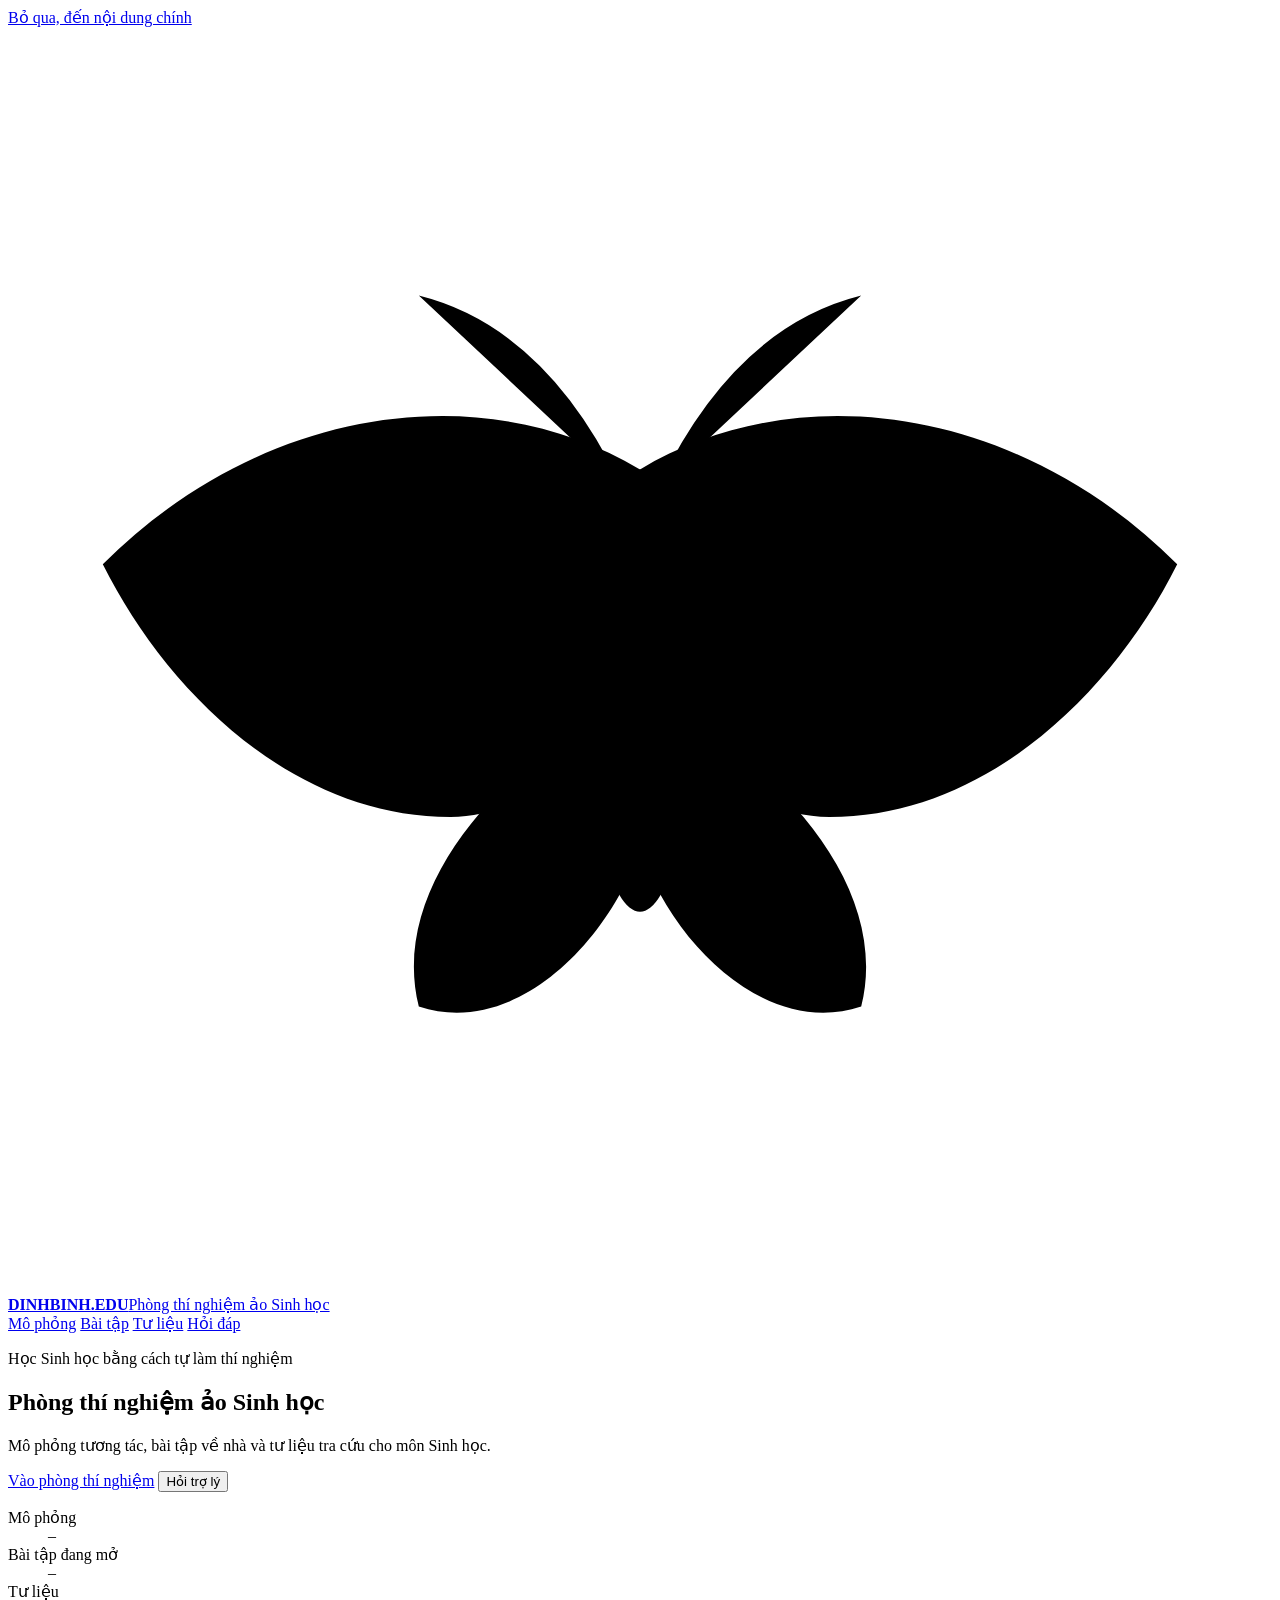
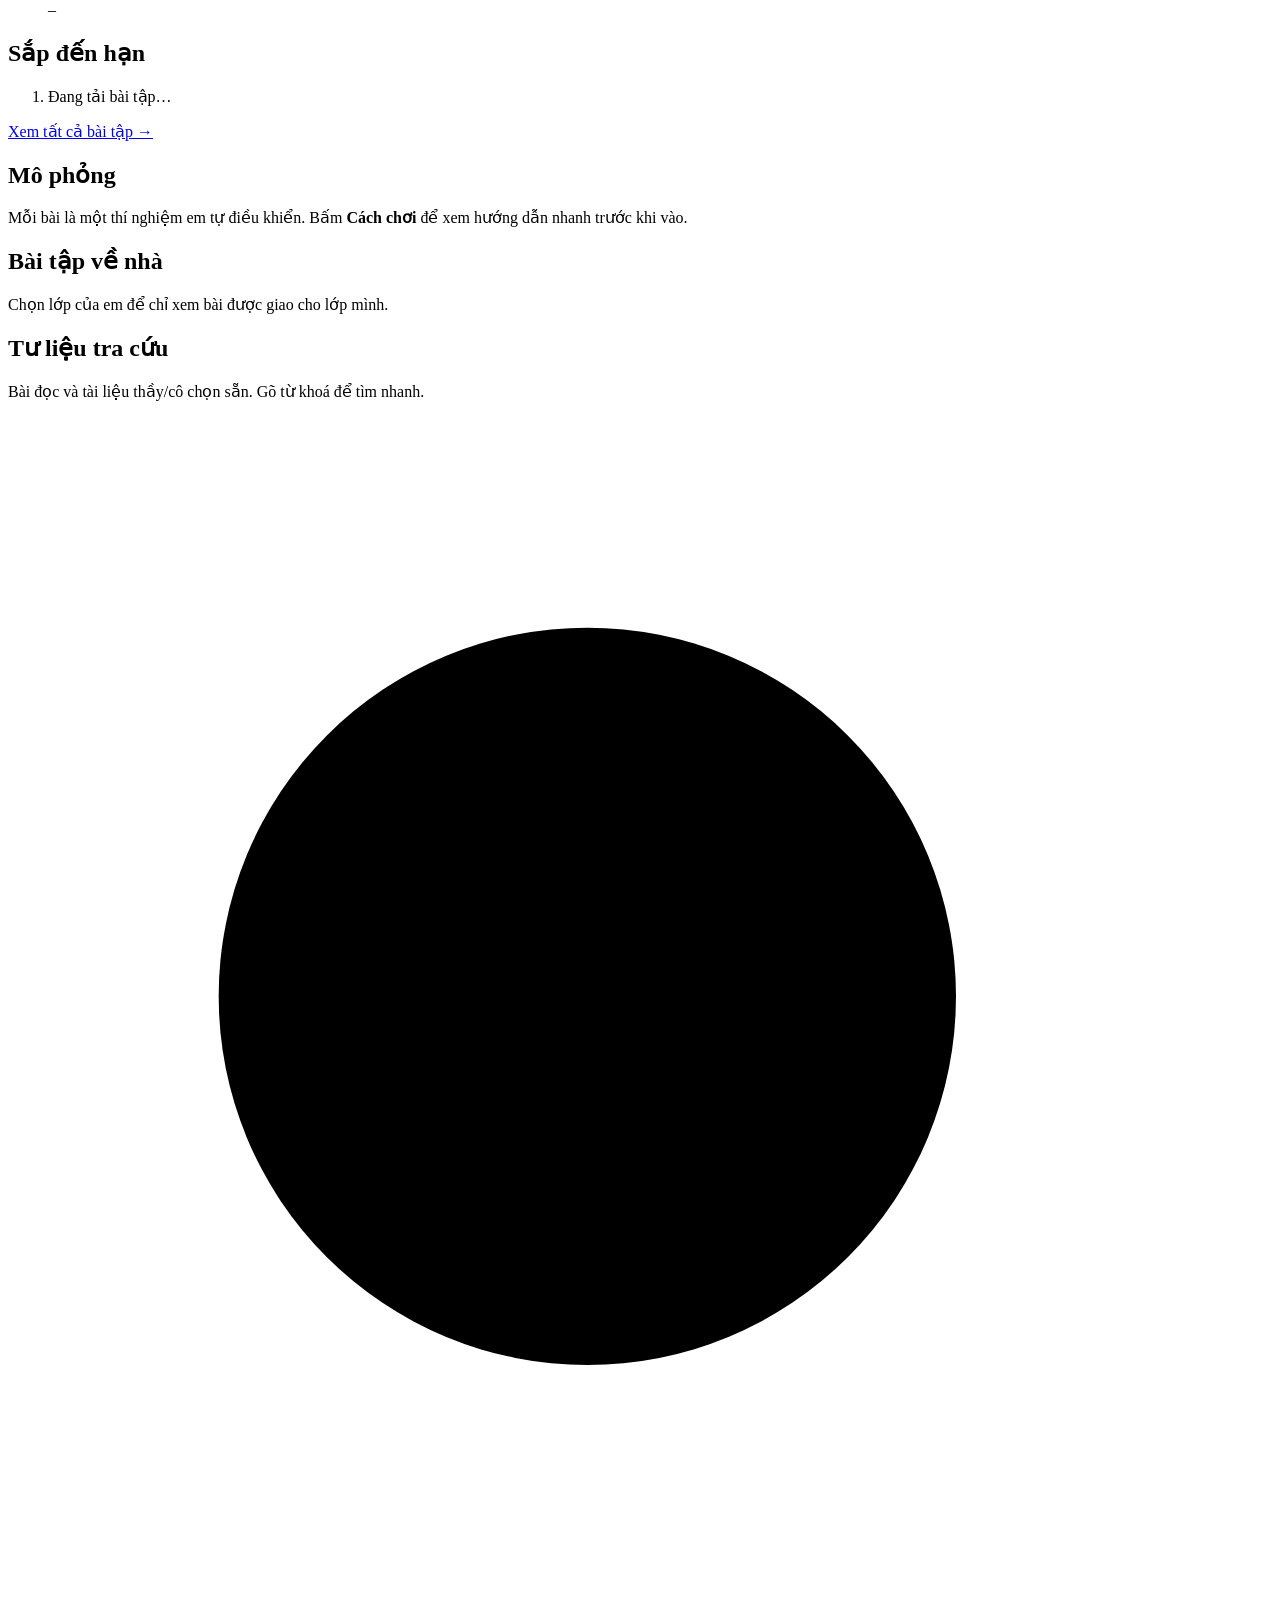
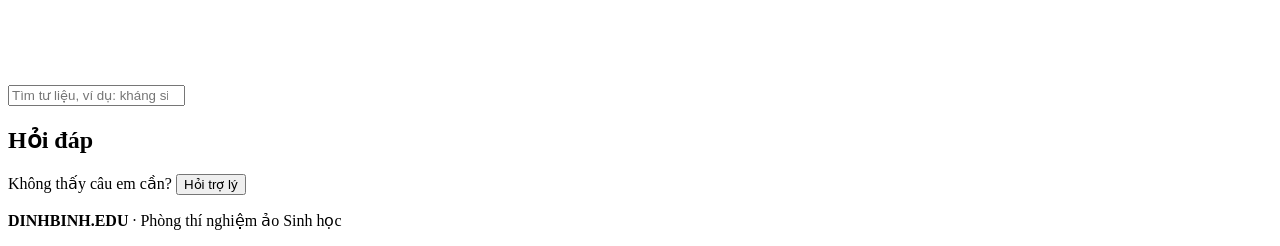
==== index.html @ c99d4c82 "Add files via upload" ====
<!DOCTYPE html>
<html lang="vi">
<head>
<meta charset="utf-8">
<meta name="viewport" content="width=device-width, initial-scale=1, viewport-fit=cover">
<title>Phòng thí nghiệm ảo Sinh học</title>
<meta name="description" content="Mô phỏng tương tác, bài tập về nhà và tư liệu tra cứu cho môn Sinh học.">
<meta name="theme-color" content="#f4f6f2" media="(prefers-color-scheme: light)">
<meta name="theme-color" content="#0f1411" media="(prefers-color-scheme: dark)">
<link rel="icon" href="assets/favicon.svg" type="image/svg+xml">
<link rel="preconnect" href="https://fonts.googleapis.com">
<link rel="preconnect" href="https://fonts.gstatic.com" crossorigin>
<link rel="stylesheet" href="https://fonts.googleapis.com/css2?family=Be+Vietnam+Pro:wght@400;500;600;700;800&family=Lora:ital,wght@1,500;1,600&display=swap">
<link rel="stylesheet" href="assets/style.css">
</head>
<body>
<a class="skip" href="#main">Bỏ qua, đến nội dung chính</a>

<header class="topbar">
  <div class="wrap bar">
    <a class="logo" href="#top" id="top-link">
      <svg class="logo-mark" viewBox="0 0 40 40" aria-hidden="true">
        <path class="w1" d="M20 14C15 11 8 12 3 17c2 4 6 8 11 8 3 0 5-3 6-5zM20 14c5-3 12-2 17 3-2 4-6 8-11 8-3 0-5-3-6-5z"/>
        <path class="w2" d="M20 21c-4 2-8 6-7 10 3 1 6-2 7-5zM20 21c4 2 8 6 7 10-3 1-6-2-7-5z"/>
        <ellipse class="bd" cx="20" cy="21" rx="1.7" ry="7"/>
        <path class="an" d="M19.4 14.5Q17 9.5 13 8.5M20.6 14.5Q23 9.5 27 8.5"/>
      </svg>
      <span class="logo-text"><b id="brand">DINHBINH.EDU</b><span id="site-name">Phòng thí nghiệm ảo Sinh học</span></span>
    </a>
    <nav class="nav" aria-label="Các mục chính">
      <a href="#mo-phong">Mô phỏng</a>
      <a href="#bai-tap">Bài tập</a>
      <a href="#tu-lieu">Tư liệu</a>
      <a href="#hoi-dap">Hỏi đáp</a>
    </nav>
  </div>
</header>

<main id="main">
  <section class="hero wrap" id="top">
    <div class="hero-text">
      <p class="eyebrow">Học Sinh học bằng cách tự làm thí nghiệm</p>
      <h1 id="hero-title">Phòng thí nghiệm ảo Sinh học</h1>
      <p class="hero-desc" id="hero-desc">Mô phỏng tương tác, bài tập về nhà và tư liệu tra cứu cho môn Sinh học.</p>
      <div class="hero-actions">
        <a class="btn primary" href="#mo-phong">Vào phòng thí nghiệm</a>
        <button type="button" class="btn ghost" data-open-chat>Hỏi trợ lý</button>
      </div>
      <dl class="hero-stats">
        <div><dt>Mô phỏng</dt><dd id="stat-sims">–</dd></div>
        <div><dt>Bài tập đang mở</dt><dd id="stat-hw">–</dd></div>
        <div><dt>Tư liệu</dt><dd id="stat-res">–</dd></div>
      </dl>
    </div>
    <aside class="due-card" aria-labelledby="due-h">
      <div class="due-head">
        <h2 id="due-h">Sắp đến hạn</h2>
        <span class="due-class" id="due-class"></span>
      </div>
      <ol class="due-list" id="due-list"><li class="muted">Đang tải bài tập…</li></ol>
      <a class="due-more" href="#bai-tap">Xem tất cả bài tập →</a>
    </aside>
  </section>

  <section class="section wrap" id="mo-phong" aria-labelledby="h-sims">
    <div class="sec-head">
      <h2 id="h-sims">Mô phỏng</h2>
      <p>Mỗi bài là một thí nghiệm em tự điều khiển. Bấm <b>Cách chơi</b> để xem hướng dẫn nhanh trước khi vào.</p>
    </div>
    <div class="filters" id="sim-filters" role="group" aria-label="Lọc theo chủ đề" hidden></div>
    <div class="sim-grid" id="sim-grid"></div>
  </section>

  <section class="section wrap" id="bai-tap" aria-labelledby="h-hw">
    <div class="sec-head">
      <h2 id="h-hw">Bài tập về nhà</h2>
      <p id="hw-note">Chọn lớp của em để chỉ xem bài được giao cho lớp mình.</p>
    </div>
    <div class="filters" id="hw-filters" role="group" aria-label="Lọc theo lớp"></div>
    <div class="hw-list" id="hw-list"></div>
    <details class="hw-past" id="hw-past" hidden>
      <summary>Bài đã hết hạn (<span id="hw-past-n">0</span>)</summary>
      <div class="hw-list" id="hw-past-list"></div>
    </details>
  </section>

  <section class="section wrap" id="tu-lieu" aria-labelledby="h-res">
    <div class="sec-head">
      <h2 id="h-res">Tư liệu tra cứu</h2>
      <p>Bài đọc và tài liệu thầy/cô chọn sẵn. Gõ từ khoá để tìm nhanh.</p>
    </div>
    <div class="res-tools">
      <label class="search">
        <svg viewBox="0 0 24 24" aria-hidden="true"><circle cx="11" cy="11" r="7"/><path d="m20 20-3.5-3.5"/></svg>
        <input type="search" id="res-q" placeholder="Tìm tư liệu, ví dụ: kháng sinh" aria-label="Tìm tư liệu">
      </label>
      <div class="filters" id="res-filters" role="group" aria-label="Lọc theo loại tư liệu"></div>
    </div>
    <ul class="res-list" id="res-list"></ul>
  </section>

  <section class="section wrap" id="hoi-dap" aria-labelledby="h-faq">
    <div class="sec-head">
      <h2 id="h-faq">Hỏi đáp</h2>
      <p>Không thấy câu em cần? <button type="button" class="linklike" data-open-chat>Hỏi trợ lý</button></p>
    </div>
    <div class="faq" id="faq-list"></div>
  </section>
</main>

<footer class="foot">
  <div class="wrap foot-in">
    <p><b id="foot-brand">DINHBINH.EDU</b> · <span id="foot-name">Phòng thí nghiệm ảo Sinh học</span></p>
    <p class="muted" id="foot-contact"></p>
  </div>
</footer>

<div class="config-error" id="config-error" role="alert" hidden>
  <b>Không đọc được file cấu hình (config.js).</b>
  <span>Thường do thiếu hoặc thừa một dấu phẩy, dấu nháy hoặc dấu ngoặc ở lần sửa gần nhất. Hãy mở lại config.js và kiểm tra quanh chỗ vừa sửa.</span>
</div>

<script src="config.js"></script>
<script src="assets/app.js"></script>
<script src="assets/chat.js"></script>
</body>
</html>
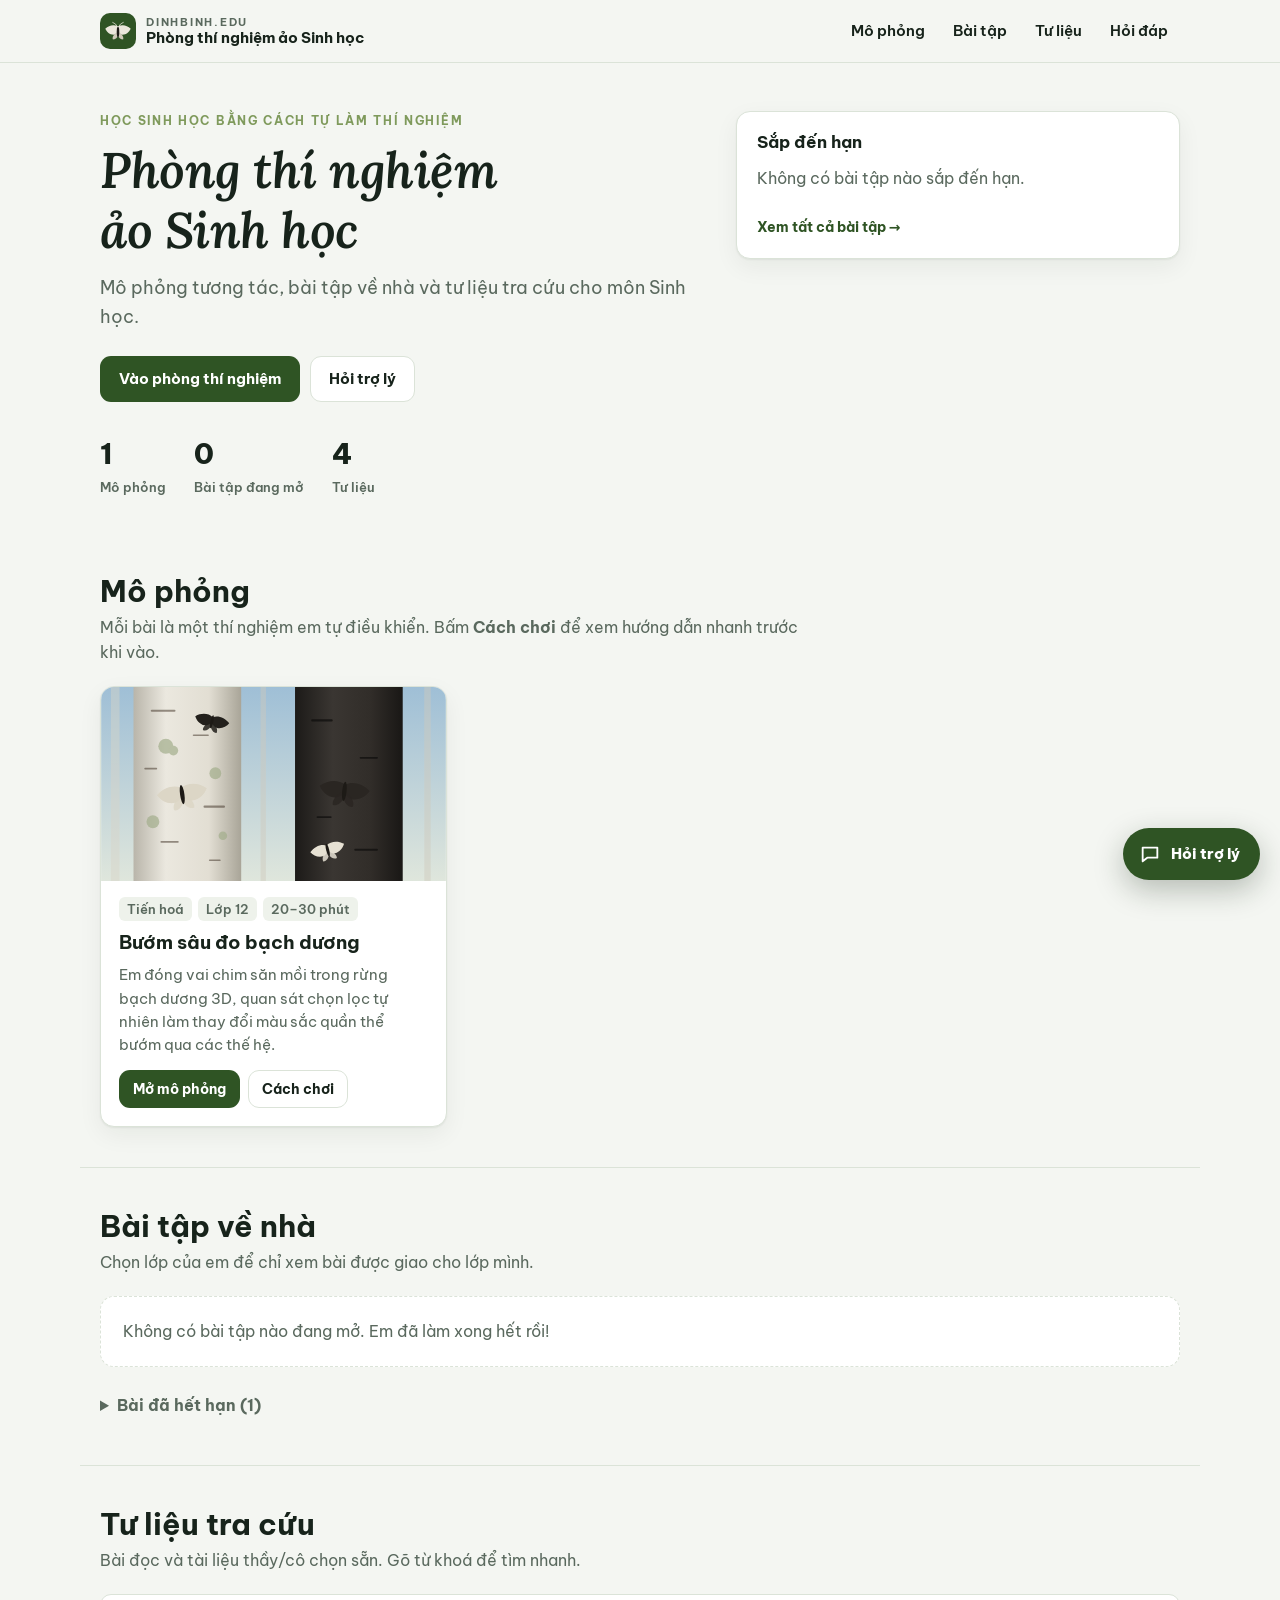
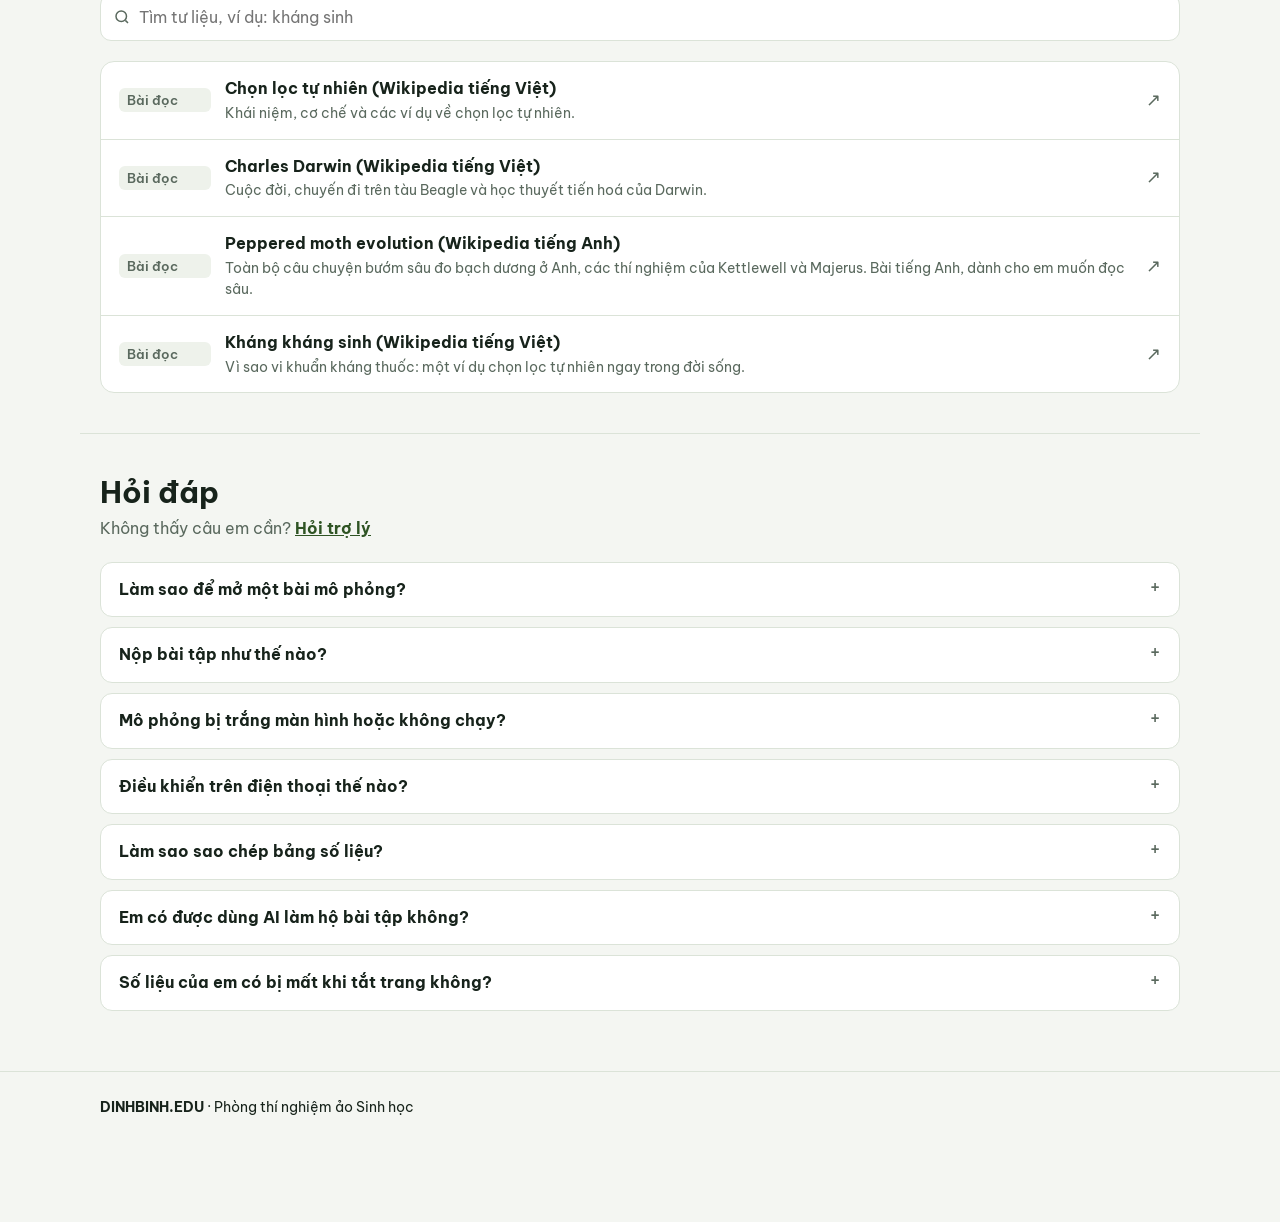
==== commit 658a2eab: "Add files via upload" ====
--- a/index.html
+++ b/index.html
@@ -7,11 +7,11 @@
 <meta name="description" content="Mô phỏng tương tác, bài tập về nhà và tư liệu tra cứu cho môn Sinh học.">
 <meta name="theme-color" content="#f4f6f2" media="(prefers-color-scheme: light)">
 <meta name="theme-color" content="#0f1411" media="(prefers-color-scheme: dark)">
-<link rel="icon" href="assets/favicon.svg" type="image/svg+xml">
+<link rel="icon" href="favicon.svg" type="image/svg+xml">
 <link rel="preconnect" href="https://fonts.googleapis.com">
 <link rel="preconnect" href="https://fonts.gstatic.com" crossorigin>
 <link rel="stylesheet" href="https://fonts.googleapis.com/css2?family=Be+Vietnam+Pro:wght@400;500;600;700;800&family=Lora:ital,wght@1,500;1,600&display=swap">
-<link rel="stylesheet" href="assets/style.css">
+<link rel="stylesheet" href="style.css">
 </head>
 <body>
 <a class="skip" href="#main">Bỏ qua, đến nội dung chính</a>
@@ -121,7 +121,7 @@
 </div>
 
 <script src="config.js"></script>
-<script src="assets/app.js"></script>
-<script src="assets/chat.js"></script>
+<script src="app.js"></script>
+<script src="chat.js"></script>
 </body>
 </html>
--- a/style.css
+++ b/style.css
@@ -0,0 +1,263 @@
+/* ============ Tokens ============ */
+:root {
+  color-scheme: light;
+  --bg: #f4f6f2;
+  --surface: #ffffff;
+  --surface-2: #eef2eb;
+  --ink: #17231b;
+  --muted: #5a695e;
+  --line: #dbe3d8;
+  --accent: #2f5424;          /* moss */
+  --accent-ink: #ffffff;
+  --accent-soft: #e3ecd9;
+  --lichen: #7f9a5c;
+  --due-soon: #b7791f;        /* amber: due within 2 days */
+  --due-soon-soft: #f8ecd6;
+  --due-late: #b3432f;
+  --due-late-soft: #f6e0da;
+  --due-ok: #2f6b43;
+  --due-ok-soft: #dfeee2;
+  --shadow: 0 1px 2px rgba(20, 35, 25, .06), 0 8px 24px rgba(20, 35, 25, .06);
+  --radius: 14px;
+  --font: 'Be Vietnam Pro', system-ui, 'Segoe UI', Roboto, sans-serif;
+  --display: 'Lora', Georgia, 'Times New Roman', serif;
+}
+@media (prefers-color-scheme: dark) {
+  :root:not([data-theme="light"]) {
+    color-scheme: dark;
+    --bg: #0f1411; --surface: #161d18; --surface-2: #1c251f; --ink: #e7ece5; --muted: #9aa89d; --line: #28332b;
+    --accent: #b3cf94; --accent-ink: #132010; --accent-soft: #223020; --lichen: #9fb883;
+    --due-soon: #e2a94f; --due-soon-soft: #332813; --due-late: #e58a74; --due-late-soft: #37201a;
+    --due-ok: #86c996; --due-ok-soft: #1a2d20;
+    --shadow: 0 1px 2px rgba(0,0,0,.3), 0 8px 24px rgba(0,0,0,.25);
+  }
+}
+:root[data-theme="dark"] {
+  color-scheme: dark;
+  --bg: #0f1411; --surface: #161d18; --surface-2: #1c251f; --ink: #e7ece5; --muted: #9aa89d; --line: #28332b;
+  --accent: #b3cf94; --accent-ink: #132010; --accent-soft: #223020; --lichen: #9fb883;
+  --due-soon: #e2a94f; --due-soon-soft: #332813; --due-late: #e58a74; --due-late-soft: #37201a;
+  --due-ok: #86c996; --due-ok-soft: #1a2d20;
+  --shadow: 0 1px 2px rgba(0,0,0,.3), 0 8px 24px rgba(0,0,0,.25);
+}
+
+/* ============ Base ============ */
+*, *::before, *::after { box-sizing: border-box; }
+[hidden] { display: none !important; }
+html { scroll-behavior: smooth; scroll-padding-top: 76px; }
+@media (prefers-reduced-motion: reduce) { html { scroll-behavior: auto; } * { transition: none !important; animation: none !important; } }
+body { margin: 0; background: var(--bg); color: var(--ink); font: 16px/1.6 var(--font); -webkit-font-smoothing: antialiased; }
+a { color: var(--accent); }
+img { max-width: 100%; display: block; }
+button { font: inherit; color: inherit; }
+:focus-visible { outline: 2px solid var(--accent); outline-offset: 2px; border-radius: 6px; }
+.wrap { width: 100%; max-width: 1120px; margin-inline: auto; padding-inline: 20px; }
+.muted { color: var(--muted); }
+h1, h2, h3 { text-wrap: balance; line-height: 1.2; }
+.skip { position: absolute; left: -9999px; top: 8px; background: var(--accent); color: var(--accent-ink); padding: 8px 14px; border-radius: 8px; z-index: 100; }
+.skip:focus { left: 12px; }
+
+/* ============ Top bar ============ */
+.topbar {
+  position: sticky; top: 0; z-index: 20;
+  background: color-mix(in srgb, var(--bg) 88%, transparent);
+  backdrop-filter: saturate(1.2) blur(10px); -webkit-backdrop-filter: saturate(1.2) blur(10px);
+  border-bottom: 1px solid var(--line);
+  padding-top: env(safe-area-inset-top, 0px);
+}
+.bar { display: flex; align-items: center; justify-content: space-between; gap: 16px; min-height: 62px; }
+.logo { display: flex; align-items: center; gap: 10px; text-decoration: none; color: var(--ink); min-width: 0; }
+.logo-mark { width: 36px; height: 36px; flex: none; background: #2f5424; border-radius: 10px; padding: 3px; }
+.logo-mark .w1 { fill: #ebe7db; } .logo-mark .w2 { fill: #cfc9b8; } .logo-mark .bd { fill: #1d1a16; }
+.logo-mark .an { fill: none; stroke: #ebe7db; stroke-width: 1; stroke-linecap: round; }
+.logo-text { display: flex; flex-direction: column; line-height: 1.15; min-width: 0; }
+.logo-text b { font-size: 11px; letter-spacing: .16em; color: var(--muted); font-weight: 700; }
+.logo-text span { font-weight: 700; font-size: 15px; white-space: nowrap; overflow: hidden; text-overflow: ellipsis; }
+.nav { display: flex; gap: 4px; }
+.nav a { text-decoration: none; color: var(--ink); font-weight: 600; font-size: 14.5px; padding: 8px 12px; border-radius: 8px; }
+.nav a:hover { background: var(--surface-2); }
+@media (max-width: 760px) {
+  .bar { flex-wrap: wrap; gap: 4px; padding-block: 8px; }
+  .nav { width: 100%; overflow-x: auto; margin-inline: -8px; }
+  .nav a { padding: 6px 10px; font-size: 14px; white-space: nowrap; }
+  html { scroll-padding-top: 110px; }
+}
+
+/* ============ Buttons & chips ============ */
+.btn {
+  display: inline-flex; align-items: center; justify-content: center; gap: 8px;
+  min-height: 46px; padding: 10px 18px; border-radius: 11px; border: 1px solid transparent;
+  font-weight: 700; font-size: 15px; text-decoration: none; cursor: pointer; line-height: 1.2;
+}
+.btn.primary { background: var(--accent); color: var(--accent-ink); }
+.btn.primary:hover { filter: brightness(1.08); }
+.btn.ghost { background: var(--surface); border-color: var(--line); color: var(--ink); }
+.btn.ghost:hover { border-color: var(--muted); }
+.btn.small { min-height: 38px; padding: 7px 13px; font-size: 14px; }
+.btn[aria-disabled="true"], .btn:disabled { opacity: .5; cursor: not-allowed; filter: none; }
+.linklike { background: none; border: 0; padding: 0; color: var(--accent); font-weight: 700; text-decoration: underline; cursor: pointer; }
+
+.filters { display: flex; flex-wrap: wrap; gap: 8px; }
+.chip {
+  border: 1px solid var(--line); background: var(--surface); border-radius: 999px; padding: 6px 14px;
+  font-size: 14px; font-weight: 600; cursor: pointer; min-height: 36px;
+}
+.chip:hover { border-color: var(--muted); }
+.chip[aria-pressed="true"] { background: var(--accent); color: var(--accent-ink); border-color: var(--accent); }
+.tag { display: inline-flex; align-items: center; gap: 6px; font-size: 12.5px; font-weight: 600; color: var(--muted); background: var(--surface-2); border-radius: 6px; padding: 2px 8px; }
+
+/* ============ Hero ============ */
+.hero { display: grid; grid-template-columns: minmax(0, 1.35fr) minmax(0, 1fr); gap: 36px; padding-block: 48px 36px; align-items: start; }
+.eyebrow { margin: 0 0 10px; font-size: 12px; letter-spacing: .14em; text-transform: uppercase; font-weight: 700; color: var(--lichen); }
+.hero h1 { font-family: var(--display); font-style: italic; font-weight: 600; font-size: clamp(32px, 5vw, 50px); margin: 0; letter-spacing: -.01em; }
+.hero-desc { font-size: 18px; color: var(--muted); max-width: 52ch; margin: 14px 0 0; }
+.hero-actions { display: flex; flex-wrap: wrap; gap: 10px; margin-top: 24px; }
+.hero-stats { display: flex; flex-wrap: wrap; gap: 28px; margin: 30px 0 0; }
+.hero-stats div { display: flex; flex-direction: column-reverse; }
+.hero-stats dt { font-size: 12.5px; color: var(--muted); font-weight: 600; }
+.hero-stats dd { margin: 0; font-size: 28px; font-weight: 800; font-variant-numeric: tabular-nums; }
+
+.due-card { background: var(--surface); border: 1px solid var(--line); border-radius: var(--radius); box-shadow: var(--shadow); padding: 20px; display: flex; flex-direction: column; gap: 14px; }
+.due-head { display: flex; justify-content: space-between; align-items: baseline; gap: 10px; }
+.due-card h2 { margin: 0; font-size: 17px; }
+.due-class { font-size: 12.5px; color: var(--muted); font-weight: 600; }
+.due-list { list-style: none; margin: 0; padding: 0; display: flex; flex-direction: column; }
+.due-list li { display: grid; grid-template-columns: 52px 1fr; gap: 12px; align-items: center; padding-block: 10px; border-top: 1px solid var(--line); }
+.due-list li:first-child { border-top: 0; padding-top: 0; }
+.due-list li.muted { display: block; }
+.due-list a { color: var(--ink); text-decoration: none; font-weight: 600; font-size: 14.5px; line-height: 1.35; }
+.due-list a:hover { text-decoration: underline; }
+.due-list small { display: block; color: var(--muted); font-size: 12.5px; margin-top: 2px; }
+.due-more { font-weight: 700; font-size: 14px; text-decoration: none; }
+@media (max-width: 860px) { .hero { grid-template-columns: 1fr; padding-block: 32px 24px; gap: 24px; } }
+
+/* date tile, shared by hero list and homework cards */
+.date-tile { border-radius: 10px; text-align: center; padding: 6px 4px; font-variant-numeric: tabular-nums; line-height: 1.1; background: var(--due-ok-soft); color: var(--due-ok); }
+.date-tile b { display: block; font-size: 20px; font-weight: 800; }
+.date-tile span { font-size: 11px; font-weight: 700; text-transform: uppercase; letter-spacing: .04em; }
+.date-tile.soon { background: var(--due-soon-soft); color: var(--due-soon); }
+.date-tile.late { background: var(--due-late-soft); color: var(--due-late); }
+
+/* ============ Sections ============ */
+.section { padding-block: 40px; display: flex; flex-direction: column; gap: 20px; }
+.section + .section { border-top: 1px solid var(--line); }
+.sec-head h2 { font-size: clamp(24px, 3vw, 30px); margin: 0; }
+.sec-head p { margin: 6px 0 0; color: var(--muted); max-width: 65ch; }
+
+/* ============ Simulations ============ */
+.sim-grid { display: grid; grid-template-columns: repeat(auto-fill, minmax(290px, 1fr)); gap: 20px; }
+.sim-card { background: var(--surface); border: 1px solid var(--line); border-radius: var(--radius); overflow: hidden; display: flex; flex-direction: column; box-shadow: var(--shadow); }
+.sim-cover { aspect-ratio: 16 / 9; max-width: 100%; background: var(--surface-2); display: block; overflow: hidden; }
+.sim-cover img { width: 100%; height: 100%; object-fit: cover; transition: transform .4s; }
+.sim-card:hover .sim-cover img { transform: scale(1.03); }
+.sim-cover.gen { display: grid; place-items: center; background: linear-gradient(135deg, var(--accent-soft), var(--surface-2)); font-family: var(--display); font-style: italic; font-size: 44px; color: var(--accent); }
+.sim-body { padding: 16px 18px 18px; display: flex; flex-direction: column; gap: 10px; flex: 1; }
+.sim-meta { display: flex; flex-wrap: wrap; gap: 6px; }
+.sim-body h3 { margin: 0; font-size: 19px; }
+.sim-body p { margin: 0; color: var(--muted); font-size: 14.5px; }
+.sim-how { font-size: 14px; background: var(--surface-2); border-radius: 10px; padding: 10px 12px; color: var(--ink); }
+.sim-actions { display: flex; flex-wrap: wrap; gap: 8px; margin-top: auto; padding-top: 4px; }
+
+/* ============ Homework ============ */
+.hw-list { display: flex; flex-direction: column; gap: 14px; }
+.hw-card { background: var(--surface); border: 1px solid var(--line); border-radius: var(--radius); padding: 18px; display: grid; grid-template-columns: 64px minmax(0, 1fr); gap: 16px; }
+.hw-card .date-tile { padding: 8px 4px; align-self: start; }
+.hw-card .date-tile b { font-size: 24px; }
+.hw-main { display: flex; flex-direction: column; gap: 8px; min-width: 0; }
+.hw-top { display: flex; flex-wrap: wrap; align-items: center; gap: 8px; }
+.hw-card h3 { margin: 0; font-size: 18px; flex-basis: 100%; }
+.status { font-size: 12.5px; font-weight: 700; border-radius: 999px; padding: 2px 10px; background: var(--due-ok-soft); color: var(--due-ok); }
+.status.soon { background: var(--due-soon-soft); color: var(--due-soon); }
+.status.late { background: var(--due-late-soft); color: var(--due-late); }
+.hw-req { margin: 0; font-size: 14.5px; }
+.hw-actions { display: flex; flex-wrap: wrap; gap: 8px; margin-top: 4px; }
+.hw-empty { background: var(--surface); border: 1px dashed var(--line); border-radius: var(--radius); padding: 22px; color: var(--muted); }
+.hw-past summary { cursor: pointer; font-weight: 700; color: var(--muted); padding: 6px 0; }
+.hw-past .hw-list { margin-top: 12px; opacity: .8; }
+@media (max-width: 520px) { .hw-card { grid-template-columns: 1fr; } .hw-card .date-tile { display: inline-flex; gap: 6px; align-items: baseline; justify-self: start; padding: 4px 10px; } .hw-card .date-tile b { font-size: 16px; } }
+
+/* ============ Resources ============ */
+.res-tools { display: flex; flex-wrap: wrap; gap: 12px; align-items: center; }
+.search { flex: 1 1 280px; display: flex; align-items: center; gap: 8px; background: var(--surface); border: 1px solid var(--line); border-radius: 11px; padding: 0 12px; min-height: 46px; }
+.search:focus-within { border-color: var(--accent); }
+.search svg { width: 18px; height: 18px; fill: none; stroke: var(--muted); stroke-width: 2; flex: none; }
+.search input { border: 0; background: transparent; color: var(--ink); font: inherit; flex: 1; min-width: 0; outline: none; padding: 10px 0; }
+.res-list { list-style: none; margin: 0; padding: 0; background: var(--surface); border: 1px solid var(--line); border-radius: var(--radius); overflow: hidden; }
+.res-list li { border-top: 1px solid var(--line); }
+.res-list li:first-child { border-top: 0; }
+.res-item { display: grid; grid-template-columns: 92px minmax(0, 1fr) auto; gap: 14px; align-items: center; padding: 14px 18px; text-decoration: none; color: var(--ink); }
+.res-item:hover { background: var(--surface-2); }
+.res-item b { display: block; font-size: 15.5px; }
+.res-item small { display: block; color: var(--muted); font-size: 13.5px; margin-top: 2px; }
+.res-item .arrow { color: var(--muted); font-size: 18px; }
+.res-none { padding: 18px; color: var(--muted); }
+@media (max-width: 560px) { .res-item { grid-template-columns: minmax(0, 1fr) auto; } .res-item .tag { grid-column: 1 / -1; justify-self: start; } }
+
+/* ============ FAQ ============ */
+.faq { display: flex; flex-direction: column; gap: 10px; }
+.faq details { background: var(--surface); border: 1px solid var(--line); border-radius: 12px; padding: 0 18px; }
+.faq summary { cursor: pointer; font-weight: 700; padding: 14px 0; list-style: none; display: flex; justify-content: space-between; gap: 12px; }
+.faq summary::-webkit-details-marker { display: none; }
+.faq summary::after { content: "+"; color: var(--muted); font-weight: 400; font-size: 20px; line-height: 1; }
+.faq details[open] summary::after { content: "−"; }
+.faq .ans { padding: 0 0 16px; color: var(--ink); font-size: 15px; }
+.faq .ans p { margin: 0; }
+
+/* ============ Footer & errors ============ */
+.foot { border-top: 1px solid var(--line); margin-top: 20px; padding-bottom: calc(80px + env(safe-area-inset-bottom, 0px)); }
+.foot-in { display: flex; flex-wrap: wrap; justify-content: space-between; gap: 8px 20px; padding-block: 24px; font-size: 14px; }
+.foot-in p { margin: 0; }
+.config-error { position: fixed; left: 16px; right: 16px; top: 16px; z-index: 200; background: var(--due-late-soft); color: var(--ink); border: 1px solid var(--due-late); border-radius: 12px; padding: 14px 16px; display: flex; flex-direction: column; gap: 4px; box-shadow: var(--shadow); }
+
+/* ============ Chat widget ============ */
+.chat-fab {
+  position: fixed; right: 20px; bottom: calc(20px + env(safe-area-inset-bottom, 0px)); z-index: 40;
+  display: inline-flex; align-items: center; gap: 10px; min-height: 52px; padding: 0 20px 0 16px;
+  border-radius: 999px; border: 0; background: var(--accent); color: var(--accent-ink);
+  font-weight: 800; font-size: 15px; cursor: pointer; box-shadow: 0 10px 30px rgba(20, 40, 20, .28);
+}
+.chat-fab svg { width: 22px; height: 22px; fill: none; stroke: currentColor; stroke-width: 2; stroke-linejoin: round; }
+.chat-fab:hover { filter: brightness(1.08); }
+.chat {
+  position: fixed; right: 20px; bottom: calc(20px + env(safe-area-inset-bottom, 0px)); z-index: 50;
+  width: min(400px, calc(100vw - 32px)); height: min(620px, calc(100vh - 110px));
+  background: var(--surface); border: 1px solid var(--line); border-radius: 18px; box-shadow: 0 20px 60px rgba(10, 20, 12, .3);
+  display: flex; flex-direction: column; overflow: hidden;
+}
+.chat-head { display: flex; align-items: center; gap: 10px; padding: 12px 12px 12px 16px; border-bottom: 1px solid var(--line); background: var(--surface-2); }
+.chat-head .av { width: 34px; height: 34px; border-radius: 10px; background: #2f5424; flex: none; display: grid; place-items: center; }
+.chat-head .av svg { width: 26px; height: 26px; }
+.chat-head .t { flex: 1; min-width: 0; line-height: 1.25; }
+.chat-head b { display: block; font-size: 15px; }
+.chat-head small { color: var(--muted); font-size: 12.5px; }
+.chat-head .mode { display: inline-block; font-size: 11px; font-weight: 700; padding: 1px 7px; border-radius: 999px; background: var(--accent-soft); color: var(--accent); margin-left: 4px; vertical-align: 1px; }
+.icon-btn { width: 38px; height: 38px; border-radius: 10px; border: 0; background: transparent; cursor: pointer; font-size: 20px; color: var(--muted); display: grid; place-items: center; }
+.icon-btn:hover { background: var(--line); color: var(--ink); }
+.chat-log { flex: 1; overflow-y: auto; padding: 16px; display: flex; flex-direction: column; gap: 12px; overscroll-behavior: contain; }
+.msg { max-width: 88%; padding: 10px 13px; border-radius: 14px; font-size: 14.5px; line-height: 1.5; overflow-wrap: anywhere; }
+.msg.bot { background: var(--surface-2); align-self: flex-start; border-bottom-left-radius: 4px; }
+.msg.me { background: var(--accent); color: var(--accent-ink); align-self: flex-end; border-bottom-right-radius: 4px; }
+.msg p { margin: 0 0 6px; } .msg p:last-child { margin-bottom: 0; }
+.msg ul, .msg ol { margin: 4px 0 6px; padding-left: 20px; }
+.msg a { color: var(--accent); font-weight: 600; }
+.msg.me a { color: inherit; }
+.msg code { font-size: 13px; background: var(--line); padding: 1px 5px; border-radius: 5px; }
+.msg.typing { color: var(--muted); font-style: italic; }
+.msg .src { display: block; margin-top: 6px; font-size: 11.5px; color: var(--muted); }
+.chat-chips { display: flex; gap: 6px; padding: 0 16px 10px; flex-wrap: wrap; }
+.chat-chips button { border: 1px solid var(--line); background: var(--surface); border-radius: 999px; padding: 5px 12px; font-size: 13px; font-weight: 600; cursor: pointer; }
+.chat-chips button:hover { border-color: var(--accent); color: var(--accent); }
+.chat-form { display: flex; gap: 8px; padding: 10px 12px calc(12px + env(safe-area-inset-bottom, 0px)); border-top: 1px solid var(--line); }
+.chat-form textarea {
+  flex: 1; resize: none; border: 1px solid var(--line); border-radius: 12px; padding: 10px 12px; font: 15px/1.4 var(--font);
+  background: var(--bg); color: var(--ink); max-height: 120px; min-height: 44px;
+}
+.chat-form textarea:focus { outline: none; border-color: var(--accent); }
+.chat-form button { flex: none; width: 46px; height: 46px; border-radius: 12px; border: 0; background: var(--accent); color: var(--accent-ink); cursor: pointer; display: grid; place-items: center; align-self: flex-end; }
+.chat-form button svg { width: 20px; height: 20px; fill: currentColor; }
+.chat-form button:disabled { opacity: .5; cursor: default; }
+.chat-note { font-size: 11.5px; color: var(--muted); padding: 0 16px 8px; margin: 0; }
+@media (max-width: 560px) {
+  .chat { right: 0; bottom: 0; width: 100vw; height: 100%; border-radius: 0; border: 0; padding-top: env(safe-area-inset-top, 0px); }
+  .chat-fab { right: 16px; }
+}
